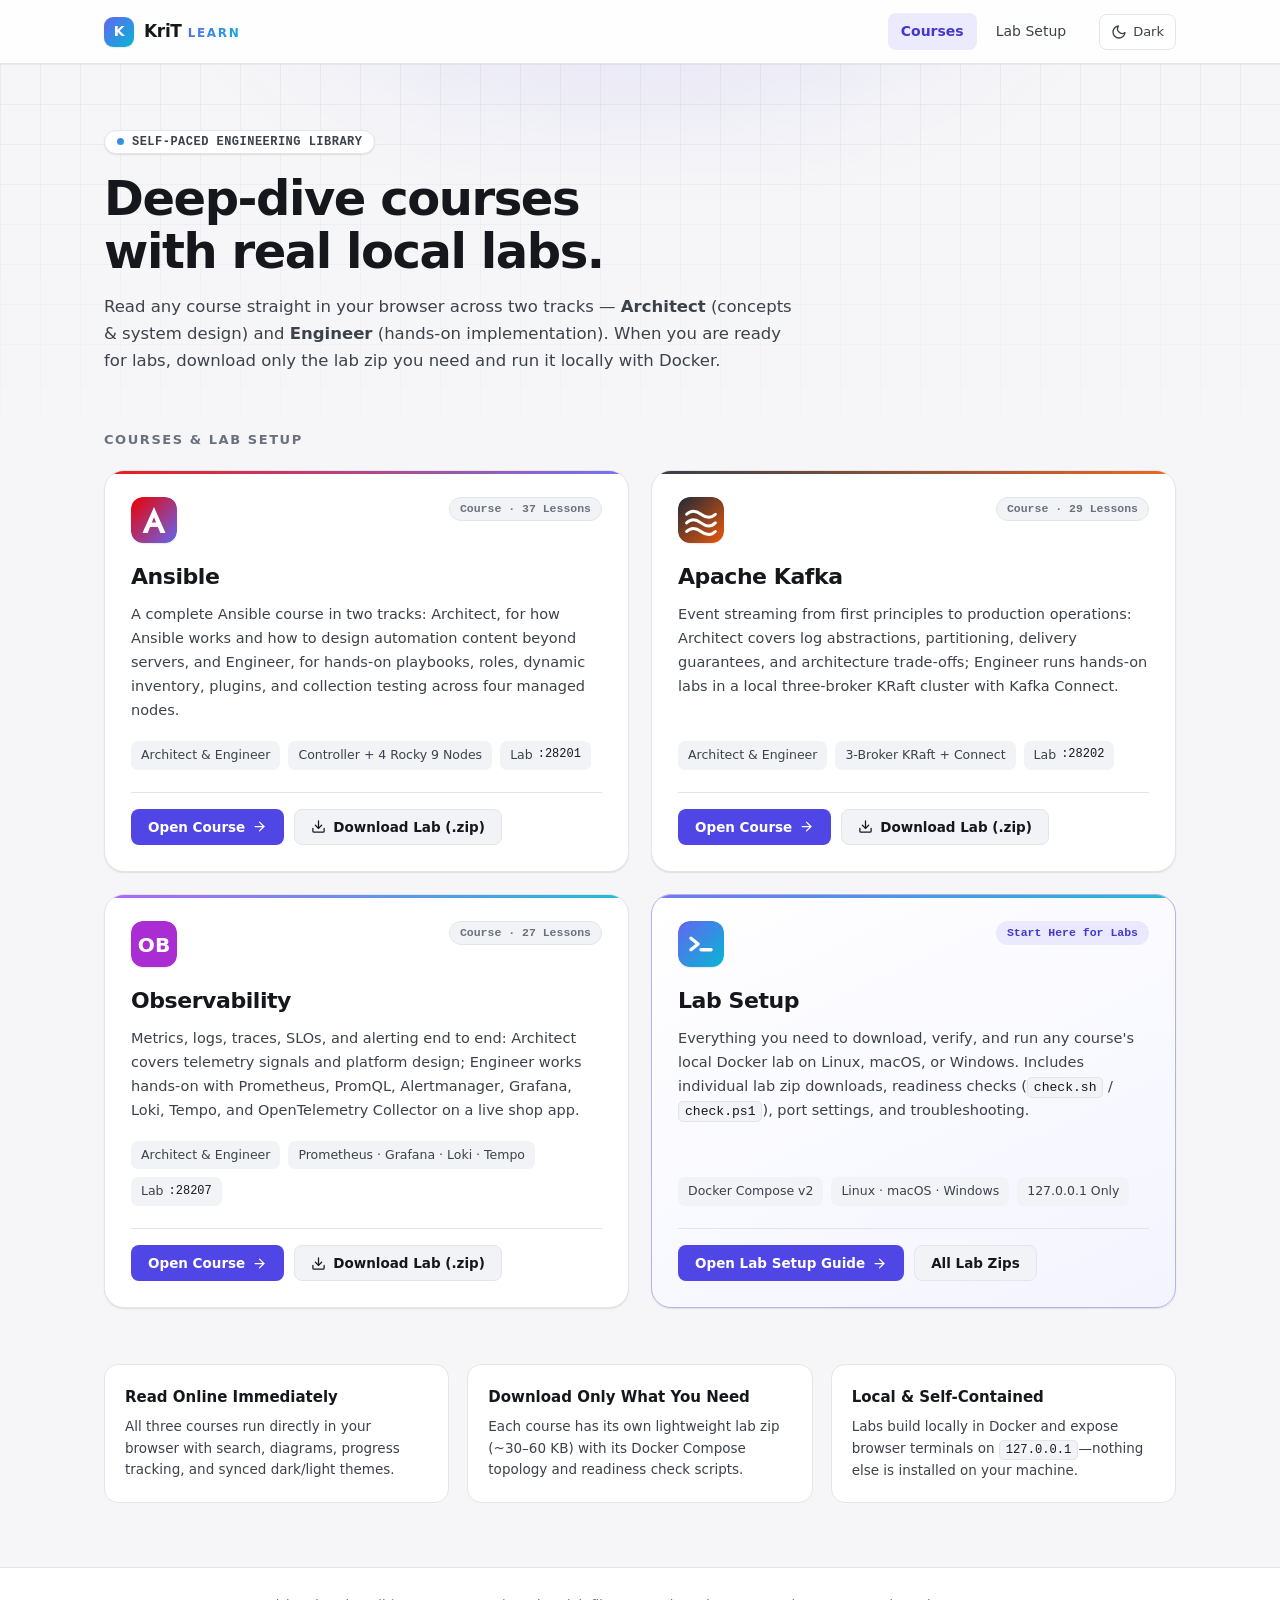
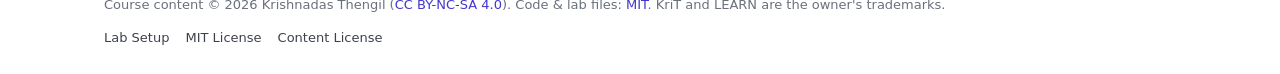
==== index.html @ cadbdb61 "Publish KriT LEARN portal with Ansible, Apache Kafka, and Observability courses" ====
<!doctype html>
<html lang="en">
<head>
  <meta charset="UTF-8" />
  <meta name="viewport" content="width=device-width, initial-scale=1.0" />
  <meta name="theme-color" content="#0c0d10" />
  <meta name="description" content="KriT LEARN — Free, hands-on engineering courses in Ansible, Apache Kafka, and Observability, each with Architect & Engineer tracks and local browser-based Docker labs." />
  <title>KriT LEARN — Engineering Courses &amp; Hands-On Labs</title>
  <link rel="icon" href="data:image/svg+xml,%3Csvg xmlns='http://www.w3.org/2000/svg' viewBox='0 0 32 32'%3E%3Cdefs%3E%3ClinearGradient id='g' x1='0' y1='0' x2='1' y2='1'%3E%3Cstop offset='0' stop-color='%236366f1'/%3E%3Cstop offset='1' stop-color='%2306b6d4'/%3E%3C/linearGradient%3E%3C/defs%3E%3Crect width='32' height='32' rx='8' fill='url(%23g)'/%3E%3Ctext x='16' y='21.5' font-family='system-ui,sans-serif' font-size='15' font-weight='800' fill='%23fff' text-anchor='middle'%3EK%3C/text%3E%3C/svg%3E" />
  <link rel="stylesheet" href="./assets/portal.css" />
  <script>(function () {
    var t;
    try { t = JSON.parse(localStorage.getItem('learn-theme')); } catch (e) {}
    if (t !== 'light' && t !== 'dark') t = matchMedia('(prefers-color-scheme: light)').matches ? 'light' : 'dark';
    document.documentElement.dataset.theme = t;
  })();</script>
</head>
<body>
  <header class="topbar">
    <div class="topbar-inner">
      <a class="brand-lockup" href="./" aria-label="KriT LEARN Home">
        <span class="brand-mark" aria-hidden="true">K</span>
        <span class="brand-word">KriT <span class="brand-sub">LEARN</span></span>
      </a>
      <nav class="nav-links" aria-label="Primary">
        <a class="nav-link active" href="./">Courses</a>
        <a class="nav-link" href="./lab-setup/">Lab Setup</a>
      </nav>
      <button id="theme-toggle" class="theme-btn" type="button" aria-label="Switch theme">
        <svg class="icon-sun" viewBox="0 0 24 24" fill="none" stroke="currentColor" stroke-width="2" stroke-linecap="round" stroke-linejoin="round" style="display:none"><circle cx="12" cy="12" r="4"/><path d="M12 2v2M12 20v2M4.93 4.93l1.41 1.41M17.66 17.66l1.41 1.41M2 12h2M20 12h2M6.34 17.66l-1.41 1.41M19.07 4.93l-1.41 1.41"/></svg>
        <svg class="icon-moon" viewBox="0 0 24 24" fill="none" stroke="currentColor" stroke-width="2" stroke-linecap="round" stroke-linejoin="round"><path d="M21 12.79A9 9 0 1 1 11.21 3 7 7 0 0 0 21 12.79z"/></svg>
        <span class="theme-label">Theme</span>
      </button>
    </div>
  </header>

  <main class="page-bg">
    <div class="container">
      <section class="hero">
        <span class="eyebrow"><span class="eyebrow-dot"></span> Self-Paced Engineering Library</span>
        <h1>Deep-dive courses with real local labs.</h1>
        <p class="hero-lead">
          Read any course straight in your browser across two tracks — <strong>Architect</strong> (concepts &amp; system design)
          and <strong>Engineer</strong> (hands-on implementation). When you are ready for labs, download only the lab zip you need
          and run it locally with Docker.
        </p>
      </section>

      <div class="section-head">
        <h2 class="section-title">Courses &amp; Lab Setup</h2>
      </div>

      <section class="tile-grid" aria-label="Course catalog and lab setup">
        <!-- Tile 1: Ansible -->
        <article class="tile" style="--tile-accent: linear-gradient(135deg, #ee0000, #6366f1);">
          <div class="tile-top">
            <div class="tile-icon" aria-hidden="true">
              <svg xmlns="http://www.w3.org/2000/svg" viewBox="0 0 32 32">
                <defs><linearGradient id="g-ans" x1="0" y1="0" x2="1" y2="1"><stop offset="0" stop-color="#ee0000"/><stop offset="1" stop-color="#6366f1"/></linearGradient></defs>
                <rect width="32" height="32" rx="8" fill="url(#g-ans)"/>
                <path d="M16 7 8 25h3.6l1.7-4.2h5.4L20.4 25H24L16 7Zm-1.5 10.8L16 14l1.5 3.8h-3Z" fill="#fff"/>
              </svg>
            </div>
            <span class="tile-badge">Course · 37 Lessons</span>
          </div>
          <h2>Ansible</h2>
          <p class="tile-desc">
            A complete Ansible course in two tracks: Architect, for how Ansible works and how to design automation content beyond servers,
            and Engineer, for hands-on playbooks, roles, dynamic inventory, plugins, and collection testing across four managed nodes.
          </p>
          <div class="pill-row">
            <span class="pill">Architect &amp; Engineer</span>
            <span class="pill">Controller + 4 Rocky 9 Nodes</span>
            <span class="pill">Lab <code>:28201</code></span>
          </div>
          <div class="tile-actions">
            <a class="btn btn-primary" href="./courses/ansible/">
              Open Course
              <svg viewBox="0 0 24 24" fill="none" stroke="currentColor" stroke-width="2" stroke-linecap="round" stroke-linejoin="round"><path d="M5 12h14"/><path d="m12 5 7 7-7 7"/></svg>
            </a>
            <a class="btn btn-secondary" href="./downloads/ansible-lab.zip" download>
              <svg viewBox="0 0 24 24" fill="none" stroke="currentColor" stroke-width="2" stroke-linecap="round" stroke-linejoin="round"><path d="M21 15v4a2 2 0 0 1-2 2H5a2 2 0 0 1-2-2v-4"/><polyline points="7 10 12 15 17 10"/><line x1="12" y1="15" x2="12" y2="3"/></svg>
              Download Lab (.zip)
            </a>
          </div>
        </article>

        <!-- Tile 2: Apache Kafka -->
        <article class="tile" style="--tile-accent: linear-gradient(135deg, #1f2937, #ea580c);">
          <div class="tile-top">
            <div class="tile-icon" aria-hidden="true">
              <svg xmlns="http://www.w3.org/2000/svg" viewBox="0 0 32 32">
                <defs><linearGradient id="g-kfk" x1="0" y1="0" x2="1" y2="1"><stop offset="0" stop-color="#1f2937"/><stop offset="1" stop-color="#ea580c"/></linearGradient></defs>
                <rect width="32" height="32" rx="8" fill="url(#g-kfk)"/>
                <path d="M6 12c3-3 6-3 10 0s7 3 10 0M6 18c3-3 6-3 10 0s7 3 10 0M6 24c3-3 6-3 10 0s7 3 10 0" fill="none" stroke="#fff" stroke-width="2" stroke-linecap="round"/>
              </svg>
            </div>
            <span class="tile-badge">Course · 29 Lessons</span>
          </div>
          <h2>Apache Kafka</h2>
          <p class="tile-desc">
            Event streaming from first principles to production operations: Architect covers log abstractions, partitioning, delivery guarantees,
            and architecture trade-offs; Engineer runs hands-on labs in a local three-broker KRaft cluster with Kafka Connect.
          </p>
          <div class="pill-row">
            <span class="pill">Architect &amp; Engineer</span>
            <span class="pill">3-Broker KRaft + Connect</span>
            <span class="pill">Lab <code>:28202</code></span>
          </div>
          <div class="tile-actions">
            <a class="btn btn-primary" href="./courses/apache-kafka/">
              Open Course
              <svg viewBox="0 0 24 24" fill="none" stroke="currentColor" stroke-width="2" stroke-linecap="round" stroke-linejoin="round"><path d="M5 12h14"/><path d="m12 5 7 7-7 7"/></svg>
            </a>
            <a class="btn btn-secondary" href="./downloads/apache-kafka-lab.zip" download>
              <svg viewBox="0 0 24 24" fill="none" stroke="currentColor" stroke-width="2" stroke-linecap="round" stroke-linejoin="round"><path d="M21 15v4a2 2 0 0 1-2 2H5a2 2 0 0 1-2-2v-4"/><polyline points="7 10 12 15 17 10"/><line x1="12" y1="15" x2="12" y2="3"/></svg>
              Download Lab (.zip)
            </a>
          </div>
        </article>

        <!-- Tile 3: Observability -->
        <article class="tile" style="--tile-accent: linear-gradient(135deg, #a855f7, #06b6d4);">
          <div class="tile-top">
            <div class="tile-icon" aria-hidden="true">
              <svg xmlns="http://www.w3.org/2000/svg" viewBox="0 0 32 32">
                <rect width="32" height="32" rx="8" fill="hsl(285 65% 50%)"/>
                <text x="16" y="21.5" font-family="system-ui,sans-serif" font-size="14" font-weight="800" fill="#fff" text-anchor="middle">OB</text>
              </svg>
            </div>
            <span class="tile-badge">Course · 27 Lessons</span>
          </div>
          <h2>Observability</h2>
          <p class="tile-desc">
            Metrics, logs, traces, SLOs, and alerting end to end: Architect covers telemetry signals and platform design; Engineer works
            hands-on with Prometheus, PromQL, Alertmanager, Grafana, Loki, Tempo, and OpenTelemetry Collector on a live shop app.
          </p>
          <div class="pill-row">
            <span class="pill">Architect &amp; Engineer</span>
            <span class="pill">Prometheus · Grafana · Loki · Tempo</span>
            <span class="pill">Lab <code>:28207</code></span>
          </div>
          <div class="tile-actions">
            <a class="btn btn-primary" href="./courses/observability/">
              Open Course
              <svg viewBox="0 0 24 24" fill="none" stroke="currentColor" stroke-width="2" stroke-linecap="round" stroke-linejoin="round"><path d="M5 12h14"/><path d="m12 5 7 7-7 7"/></svg>
            </a>
            <a class="btn btn-secondary" href="./downloads/observability-lab.zip" download>
              <svg viewBox="0 0 24 24" fill="none" stroke="currentColor" stroke-width="2" stroke-linecap="round" stroke-linejoin="round"><path d="M21 15v4a2 2 0 0 1-2 2H5a2 2 0 0 1-2-2v-4"/><polyline points="7 10 12 15 17 10"/><line x1="12" y1="15" x2="12" y2="3"/></svg>
              Download Lab (.zip)
            </a>
          </div>
        </article>

        <!-- Tile 4: Lab Setup -->
        <article class="tile tile-setup" style="--tile-accent: linear-gradient(135deg, #6366f1, #06b6d4);">
          <div class="tile-top">
            <div class="tile-icon" aria-hidden="true">
              <svg xmlns="http://www.w3.org/2000/svg" viewBox="0 0 32 32">
                <defs><linearGradient id="g-lab" x1="0" y1="0" x2="1" y2="1"><stop offset="0" stop-color="#6366f1"/><stop offset="1" stop-color="#06b6d4"/></linearGradient></defs>
                <rect width="32" height="32" rx="8" fill="url(#g-lab)"/>
                <path d="M9 12l5 4-5 4M16 20h7" fill="none" stroke="#fff" stroke-width="2.3" stroke-linecap="round" stroke-linejoin="round"/>
              </svg>
            </div>
            <span class="tile-badge">Start Here for Labs</span>
          </div>
          <h2>Lab Setup</h2>
          <p class="tile-desc">
            Everything you need to download, verify, and run any course's local Docker lab on Linux, macOS, or Windows. Includes
            individual lab zip downloads, readiness checks (<code>check.sh</code> / <code>check.ps1</code>), port settings, and troubleshooting.
          </p>
          <div class="pill-row">
            <span class="pill">Docker Compose v2</span>
            <span class="pill">Linux · macOS · Windows</span>
            <span class="pill">127.0.0.1 Only</span>
          </div>
          <div class="tile-actions">
            <a class="btn btn-primary" href="./lab-setup/">
              Open Lab Setup Guide
              <svg viewBox="0 0 24 24" fill="none" stroke="currentColor" stroke-width="2" stroke-linecap="round" stroke-linejoin="round"><path d="M5 12h14"/><path d="m12 5 7 7-7 7"/></svg>
            </a>
            <a class="btn btn-secondary" href="./lab-setup/#downloads">
              All Lab Zips
            </a>
          </div>
        </article>
      </section>

      <section class="info-strip" aria-label="How it works">
        <div class="info-card">
          <h3>Read Online Immediately</h3>
          <p>All three courses run directly in your browser with search, diagrams, progress tracking, and synced dark/light themes.</p>
        </div>
        <div class="info-card">
          <h3>Download Only What You Need</h3>
          <p>Each course has its own lightweight lab zip (~30–60 KB) with its Docker Compose topology and readiness check scripts.</p>
        </div>
        <div class="info-card">
          <h3>Local &amp; Self-Contained</h3>
          <p>Labs build locally in Docker and expose browser terminals on <code>127.0.0.1</code>—nothing else is installed on your machine.</p>
        </div>
      </section>
    </div>
  </main>

  <footer class="site-footer">
    <div class="container footer-inner">
      <div>
        Course content &copy; 2026 Krishnadas Thengil (<a href="./LICENSE-CONTENT">CC BY-NC-SA 4.0</a>). Code &amp; lab files: <a href="./LICENSE">MIT</a>. KriT and LEARN are the owner's trademarks.
      </div>
      <div class="footer-links">
        <a href="./lab-setup/">Lab Setup</a>
        <a href="./LICENSE">MIT License</a>
        <a href="./LICENSE-CONTENT">Content License</a>
      </div>
    </div>
  </footer>

  <script src="./assets/portal.js"></script>
</body>
</html>
---- assets/portal.css ----
:root {
  --font-display: "Plus Jakarta Sans", "Inter", system-ui, -apple-system, BlinkMacSystemFont, "Segoe UI", sans-serif;
  --font-text: "Inter", system-ui, -apple-system, BlinkMacSystemFont, "Segoe UI", sans-serif;
  --font-mono: "JetBrains Mono", ui-monospace, SFMono-Regular, Menlo, Monaco, Consolas, monospace;
  --radius-sm: 8px;
  --radius: 14px;
  --radius-lg: 20px;
  --topbar-h: 64px;
  --ease: cubic-bezier(.2, .8, .2, 1);

  color-scheme: light;
  --bg: #f6f6f8;
  --bg-tint: #f3f4ff;
  --surface: #ffffff;
  --surface-2: #f2f3f6;
  --surface-3: #e9ebef;
  --border: #e3e5ea;
  --border-strong: #cdd1d8;
  --text: #15171c;
  --text-2: #3c414b;
  --muted: #6a707c;
  --accent: #4338ca;
  --accent-fill: #4f46e5;
  --accent-hover: #4338ca;
  --accent-soft: rgba(79, 70, 229, 0.10);
  --on-accent: #ffffff;
  --glass: rgba(255, 255, 255, 0.88);
  --code-bg: #15171c;
  --code-text: #e6e8ee;
  --shadow-sm: 0 1px 2px rgba(16, 18, 24, 0.06), 0 1px 1px rgba(16, 18, 24, 0.04);
  --shadow-md: 0 10px 28px -10px rgba(16, 18, 24, 0.14), 0 2px 6px rgba(16, 18, 24, 0.05);
  --shadow-lg: 0 24px 60px -20px rgba(16, 18, 24, 0.22);
  --grid-line: rgba(16, 18, 24, 0.055);
  --brand-gradient: linear-gradient(135deg, #6366f1, #06b6d4);
  --ok: #15803d;
  --ok-soft: rgba(21, 128, 61, 0.11);
  --warn: #b45309;
  --warn-soft: rgba(180, 83, 9, 0.11);
}

[data-theme="dark"] {
  color-scheme: dark;
  --bg: #0c0d10;
  --bg-tint: #0e0f1a;
  --surface: #14161b;
  --surface-2: #1a1d23;
  --surface-3: #23272e;
  --border: #252930;
  --border-strong: #363b45;
  --text: #f2f3f5;
  --text-2: #c4c8d0;
  --muted: #8d939e;
  --accent: #8b93ff;
  --accent-fill: #6366f1;
  --accent-hover: #7c7ff5;
  --accent-soft: rgba(139, 147, 255, 0.14);
  --on-accent: #ffffff;
  --glass: rgba(12, 13, 16, 0.88);
  --code-bg: #0f1115;
  --code-text: #e6e8ee;
  --shadow-sm: 0 1px 2px rgba(0, 0, 0, 0.4);
  --shadow-md: 0 12px 32px -12px rgba(0, 0, 0, 0.65);
  --shadow-lg: 0 30px 70px -20px rgba(0, 0, 0, 0.78);
  --grid-line: rgba(255, 255, 255, 0.045);
  --ok: #4ade80;
  --ok-soft: rgba(74, 222, 128, 0.12);
  --warn: #fbbf24;
  --warn-soft: rgba(251, 191, 36, 0.12);
}

*, *::before, *::after { box-sizing: border-box; }

html { scroll-behavior: smooth; }

body {
  margin: 0;
  min-height: 100vh;
  display: flex;
  flex-direction: column;
  background: var(--bg);
  color: var(--text);
  font: 400 15px/1.65 var(--font-text);
  -webkit-font-smoothing: antialiased;
  text-rendering: optimizeLegibility;
  transition: background-color 0.25s var(--ease), color 0.25s var(--ease);
}

a { color: var(--accent); text-decoration: none; }
a:hover { text-decoration: underline; }

/* Subtle architectural grid background on hero */
.page-bg {
  position: relative;
  flex: 1;
}

.page-bg::before {
  content: "";
  position: absolute;
  inset: 0 0 auto 0;
  height: 440px;
  pointer-events: none;
  background-image:
    radial-gradient(640px 260px at 50% -40px, var(--accent-soft), transparent 70%),
    linear-gradient(to right, var(--grid-line) 1px, transparent 1px),
    linear-gradient(to bottom, var(--grid-line) 1px, transparent 1px);
  background-size: 100% 100%, 40px 40px, 40px 40px;
  mask-image: linear-gradient(to bottom, rgba(0,0,0,0.85), transparent 92%);
  -webkit-mask-image: linear-gradient(to bottom, rgba(0,0,0,0.85), transparent 92%);
  z-index: 0;
}

.container {
  position: relative;
  z-index: 1;
  width: 100%;
  max-width: 1120px;
  margin: 0 auto;
  padding: 0 24px;
}

/* Header */
.topbar {
  position: sticky;
  top: 0;
  z-index: 40;
  height: var(--topbar-h);
  background: var(--glass);
  backdrop-filter: saturate(160%) blur(14px);
  -webkit-backdrop-filter: saturate(160%) blur(14px);
  border-bottom: 1px solid var(--border);
}

.topbar-inner {
  height: 100%;
  max-width: 1120px;
  margin: 0 auto;
  padding: 0 24px;
  display: flex;
  align-items: center;
  gap: 20px;
}

.brand-lockup {
  display: inline-flex;
  align-items: center;
  gap: 10px;
  color: var(--text);
  font-family: var(--font-display);
  font-weight: 800;
  font-size: 17px;
  letter-spacing: -0.02em;
}
.brand-lockup:hover { text-decoration: none; }

.brand-mark {
  width: 30px;
  height: 30px;
  border-radius: 9px;
  background: var(--brand-gradient);
  display: inline-flex;
  align-items: center;
  justify-content: center;
  color: #fff;
  font-weight: 800;
  font-size: 14px;
  box-shadow: var(--shadow-sm);
  flex-shrink: 0;
}

.brand-word {
  display: inline-flex;
  align-items: baseline;
  gap: 6px;
}

.brand-word .brand-sub {
  font-size: 12px;
  font-weight: 700;
  letter-spacing: 0.14em;
  text-transform: uppercase;
  background: var(--brand-gradient);
  -webkit-background-clip: text;
  background-clip: text;
  color: transparent;
}

.nav-links {
  display: flex;
  align-items: center;
  gap: 6px;
  margin-left: auto;
}

.nav-link {
  padding: 7px 13px;
  border-radius: var(--radius-sm);
  color: var(--text-2);
  font-size: 14px;
  font-weight: 500;
  transition: background-color 0.18s var(--ease), color 0.18s var(--ease);
}
.nav-link:hover {
  background: var(--surface-2);
  color: var(--text);
  text-decoration: none;
}
.nav-link.active {
  background: var(--accent-soft);
  color: var(--accent);
  font-weight: 600;
}

.theme-btn {
  display: inline-flex;
  align-items: center;
  justify-content: center;
  gap: 6px;
  height: 36px;
  padding: 0 11px;
  border-radius: var(--radius-sm);
  border: 1px solid var(--border);
  background: var(--surface);
  color: var(--text-2);
  font: 500 13px var(--font-text);
  cursor: pointer;
  transition: border-color 0.18s var(--ease), background-color 0.18s var(--ease), color 0.18s var(--ease);
}
.theme-btn:hover {
  border-color: var(--border-strong);
  background: var(--surface-2);
  color: var(--text);
}
.theme-btn svg { width: 16px; height: 16px; flex-shrink: 0; }

/* Hero */
.hero {
  padding: 64px 0 42px;
}

.eyebrow {
  display: inline-flex;
  align-items: center;
  gap: 8px;
  padding: 5px 12px;
  border-radius: 999px;
  border: 1px solid var(--border);
  background: var(--surface);
  color: var(--text-2);
  font: 600 12px/1 var(--font-mono);
  letter-spacing: 0.04em;
  text-transform: uppercase;
  box-shadow: var(--shadow-sm);
}

.eyebrow-dot {
  width: 7px;
  height: 7px;
  border-radius: 50%;
  background: var(--brand-gradient);
}

.hero h1 {
  margin: 18px 0 14px;
  font-family: var(--font-display);
  font-size: clamp(32px, 4.6vw, 48px);
  font-weight: 800;
  line-height: 1.12;
  letter-spacing: -0.03em;
  max-width: 18ch;
}

.hero-lead {
  margin: 0;
  max-width: 66ch;
  font-size: 16.5px;
  line-height: 1.65;
  color: var(--text-2);
}

/* Tile Grid */
.section-head {
  display: flex;
  align-items: baseline;
  justify-content: space-between;
  gap: 16px;
  margin: 12px 0 20px;
}

.section-title {
  margin: 0;
  font-family: var(--font-display);
  font-size: 13px;
  font-weight: 700;
  letter-spacing: 0.12em;
  text-transform: uppercase;
  color: var(--muted);
}

.tile-grid {
  display: grid;
  grid-template-columns: repeat(2, minmax(0, 1fr));
  gap: 22px;
  padding-bottom: 56px;
}

.tile {
  position: relative;
  display: flex;
  flex-direction: column;
  background: var(--surface);
  border: 1px solid var(--border);
  border-radius: var(--radius-lg);
  padding: 26px;
  box-shadow: var(--shadow-sm);
  transition: transform 0.22s var(--ease), box-shadow 0.22s var(--ease), border-color 0.22s var(--ease);
  overflow: hidden;
}

.tile::before {
  content: "";
  position: absolute;
  inset: 0 0 auto 0;
  height: 3px;
  background: var(--tile-accent, var(--brand-gradient));
  opacity: 0.9;
}

.tile:hover {
  transform: translateY(-3px);
  box-shadow: var(--shadow-md);
  border-color: var(--border-strong);
}

.tile-setup {
  background: linear-gradient(155deg, var(--surface) 0%, var(--bg-tint) 100%);
  border-color: color-mix(in srgb, var(--accent-fill) 32%, var(--border));
}

.tile-top {
  display: flex;
  align-items: flex-start;
  justify-content: space-between;
  gap: 16px;
  margin-bottom: 16px;
}

.tile-icon {
  width: 46px;
  height: 46px;
  border-radius: 12px;
  display: inline-flex;
  align-items: center;
  justify-content: center;
  flex-shrink: 0;
  box-shadow: var(--shadow-sm);
  overflow: hidden;
}

.tile-icon svg {
  width: 46px;
  height: 46px;
  display: block;
}

.tile-badge {
  display: inline-flex;
  align-items: center;
  padding: 4px 10px;
  border-radius: 999px;
  background: var(--surface-2);
  border: 1px solid var(--border);
  color: var(--muted);
  font: 600 11.5px/1.2 var(--font-mono);
  white-space: nowrap;
}

.tile-setup .tile-badge {
  background: var(--accent-soft);
  border-color: transparent;
  color: var(--accent);
}

.tile h2 {
  margin: 0 0 8px;
  font-family: var(--font-display);
  font-size: 22px;
  font-weight: 750;
  letter-spacing: -0.02em;
  color: var(--text);
}

.tile-desc {
  margin: 0 0 18px;
  color: var(--text-2);
  font-size: 14.5px;
  line-height: 1.65;
  flex: 1;
}

.pill-row {
  display: flex;
  flex-wrap: wrap;
  gap: 8px;
  margin-bottom: 22px;
}

.pill {
  display: inline-flex;
  align-items: center;
  gap: 5px;
  padding: 4px 10px;
  border-radius: 7px;
  background: var(--surface-2);
  color: var(--text-2);
  font-size: 12.5px;
  font-weight: 500;
}

.pill code {
  font-family: var(--font-mono);
  font-size: 12px;
  color: var(--text);
}

.tile-actions {
  display: flex;
  flex-wrap: wrap;
  align-items: center;
  gap: 10px;
  padding-top: 16px;
  border-top: 1px solid var(--border);
}

/* Buttons */
.btn {
  display: inline-flex;
  align-items: center;
  justify-content: center;
  gap: 7px;
  padding: 9px 16px;
  border-radius: var(--radius-sm);
  font: 600 13.5px/1.2 var(--font-text);
  cursor: pointer;
  border: 1px solid transparent;
  transition: background-color 0.18s var(--ease), border-color 0.18s var(--ease), color 0.18s var(--ease), transform 0.15s var(--ease);
  white-space: nowrap;
}
.btn:hover { text-decoration: none; }
.btn:active { transform: translateY(1px); }
.btn svg { width: 15px; height: 15px; flex-shrink: 0; }

.btn-primary {
  background: var(--accent-fill);
  color: var(--on-accent);
}
.btn-primary:hover {
  background: var(--accent-hover);
  color: var(--on-accent);
}

.btn-secondary {
  background: var(--surface-2);
  border-color: var(--border);
  color: var(--text);
}
.btn-secondary:hover {
  background: var(--surface-3);
  border-color: var(--border-strong);
  color: var(--text);
}

/* Feature Strip on Home */
.info-strip {
  display: grid;
  grid-template-columns: repeat(3, minmax(0, 1fr));
  gap: 18px;
  padding: 0 0 64px;
}

.info-card {
  background: var(--surface);
  border: 1px solid var(--border);
  border-radius: var(--radius);
  padding: 20px;
}

.info-card h3 {
  margin: 0 0 6px;
  font-family: var(--font-display);
  font-size: 15px;
  font-weight: 700;
  color: var(--text);
}

.info-card p {
  margin: 0;
  font-size: 13.5px;
  color: var(--text-2);
  line-height: 1.6;
}

/* Lab Setup Page Styles */
.breadcrumb {
  display: inline-flex;
  align-items: center;
  gap: 6px;
  margin-bottom: 14px;
  font-size: 13.5px;
  font-weight: 500;
  color: var(--muted);
}
.breadcrumb:hover { color: var(--accent); text-decoration: none; }

.setup-section {
  padding: 24px 0 28px;
  border-top: 1px solid var(--border);
}

.setup-section:first-of-type {
  border-top: none;
  padding-top: 8px;
}

.setup-section h2 {
  margin: 0 0 12px;
  font-family: var(--font-display);
  font-size: 23px;
  font-weight: 750;
  letter-spacing: -0.02em;
}

.setup-section > p {
  margin: 0 0 18px;
  color: var(--text-2);
  max-width: 72ch;
}

.download-grid {
  display: grid;
  grid-template-columns: repeat(3, minmax(0, 1fr));
  gap: 18px;
  margin-top: 18px;
}

.dl-card {
  display: flex;
  flex-direction: column;
  background: var(--surface);
  border: 1px solid var(--border);
  border-radius: var(--radius);
  padding: 20px;
  box-shadow: var(--shadow-sm);
}

.dl-card-head {
  display: flex;
  align-items: center;
  gap: 12px;
  margin-bottom: 10px;
}

.dl-card-icon {
  width: 34px;
  height: 34px;
  border-radius: 9px;
  overflow: hidden;
  flex-shrink: 0;
}
.dl-card-icon svg { width: 34px; height: 34px; display: block; }

.dl-card h3 {
  margin: 0;
  font-family: var(--font-display);
  font-size: 17px;
  font-weight: 700;
}

.dl-card .dl-port {
  font: 500 12px var(--font-mono);
  color: var(--muted);
}

.dl-card p {
  margin: 0 0 14px;
  font-size: 13.5px;
  color: var(--text-2);
  line-height: 1.55;
  flex: 1;
}

.dl-meta {
  display: flex;
  flex-wrap: wrap;
  gap: 6px;
  margin-bottom: 16px;
}

.dl-actions {
  display: flex;
  flex-direction: column;
  gap: 8px;
}

.dl-actions .btn { width: 100%; }

/* Prerequisites Grid */
.req-grid {
  display: grid;
  grid-template-columns: repeat(2, minmax(0, 1fr));
  gap: 16px;
}

.req-card {
  background: var(--surface);
  border: 1px solid var(--border);
  border-radius: var(--radius);
  padding: 18px 20px;
}

.req-card h3 {
  margin: 0 0 8px;
  font-family: var(--font-display);
  font-size: 15.5px;
  font-weight: 700;
}

.req-card ul {
  margin: 0;
  padding-left: 18px;
  color: var(--text-2);
  font-size: 14px;
}
.req-card li { margin-bottom: 6px; }
.req-card li:last-child { margin-bottom: 0; }

/* Steps */
.steps {
  display: flex;
  flex-direction: column;
  gap: 18px;
}

.step {
  display: grid;
  grid-template-columns: 36px minmax(0, 1fr);
  gap: 16px;
  background: var(--surface);
  border: 1px solid var(--border);
  border-radius: var(--radius);
  padding: 20px;
}

.step-num {
  width: 36px;
  height: 36px;
  border-radius: 10px;
  background: var(--accent-soft);
  color: var(--accent);
  font-family: var(--font-display);
  font-weight: 800;
  font-size: 15px;
  display: flex;
  align-items: center;
  justify-content: center;
}

.step-body h3 {
  margin: 2px 0 8px;
  font-family: var(--font-display);
  font-size: 16.5px;
  font-weight: 700;
}

.step-body p {
  margin: 0 0 10px;
  font-size: 14.5px;
  color: var(--text-2);
}
.step-body p:last-child { margin-bottom: 0; }

/* Code Blocks */
.code-wrap {
  position: relative;
  margin: 10px 0;
  border-radius: var(--radius-sm);
  background: var(--code-bg);
  border: 1px solid var(--border);
  overflow: hidden;
}

.code-head {
  display: flex;
  align-items: center;
  justify-content: space-between;
  padding: 7px 12px;
  border-bottom: 1px solid rgba(255, 255, 255, 0.08);
  font: 500 11.5px var(--font-mono);
  color: #9aa2b1;
}

.copy-btn {
  display: inline-flex;
  align-items: center;
  gap: 5px;
  padding: 3px 9px;
  border-radius: 6px;
  border: 1px solid rgba(255, 255, 255, 0.14);
  background: rgba(255, 255, 255, 0.06);
  color: #d6dae2;
  font: 500 11.5px var(--font-text);
  cursor: pointer;
  transition: background-color 0.15s var(--ease), color 0.15s var(--ease);
}
.copy-btn:hover { background: rgba(255, 255, 255, 0.14); color: #fff; }
.copy-btn.copied { border-color: #4ade80; color: #4ade80; }

pre {
  margin: 0;
  padding: 13px 16px;
  overflow-x: auto;
  font: 400 13px/1.6 var(--font-mono);
  color: var(--code-text);
}

code {
  font-family: var(--font-mono);
  font-size: 0.9em;
}

p code, li code, td code {
  padding: 2px 6px;
  border-radius: 5px;
  background: var(--surface-2);
  border: 1px solid var(--border);
  color: var(--text);
}

/* Callout */
.callout {
  margin: 16px 0;
  padding: 14px 18px;
  border-radius: var(--radius-sm);
  border: 1px solid color-mix(in srgb, var(--accent-fill) 35%, var(--border));
  background: var(--accent-soft);
  font-size: 14px;
  color: var(--text);
}
.callout strong { color: var(--text); }

/* Table */
.table-wrap {
  overflow-x: auto;
  border: 1px solid var(--border);
  border-radius: var(--radius);
  background: var(--surface);
}

table {
  width: 100%;
  border-collapse: collapse;
  font-size: 14px;
}

th, td {
  text-align: left;
  padding: 12px 16px;
  border-bottom: 1px solid var(--border);
}

th {
  background: var(--surface-2);
  font-family: var(--font-display);
  font-size: 12.5px;
  font-weight: 700;
  letter-spacing: 0.05em;
  text-transform: uppercase;
  color: var(--muted);
}

tr:last-child td { border-bottom: none; }
td { color: var(--text-2); }

/* Troubleshooting List */
.faq-grid {
  display: grid;
  grid-template-columns: repeat(2, minmax(0, 1fr));
  gap: 16px;
}

.faq-card {
  background: var(--surface);
  border: 1px solid var(--border);
  border-radius: var(--radius);
  padding: 18px 20px;
}

.faq-card h3 {
  margin: 0 0 6px;
  font-family: var(--font-display);
  font-size: 15px;
  font-weight: 700;
  color: var(--text);
}

.faq-card p {
  margin: 0;
  font-size: 13.5px;
  color: var(--text-2);
  line-height: 1.6;
}

/* Footer */
.site-footer {
  margin-top: auto;
  border-top: 1px solid var(--border);
  background: var(--surface);
  padding: 26px 0;
  font-size: 13px;
  color: var(--muted);
}

.footer-inner {
  display: flex;
  flex-wrap: wrap;
  align-items: center;
  justify-content: space-between;
  gap: 12px 24px;
}

.footer-links {
  display: flex;
  flex-wrap: wrap;
  gap: 16px;
}

.footer-links a { color: var(--text-2); }
.footer-links a:hover { color: var(--accent); }

/* Responsive */
@media (max-width: 900px) {
  .tile-grid,
  .download-grid,
  .info-strip,
  .req-grid,
  .faq-grid {
    grid-template-columns: 1fr;
  }
}

@media (max-width: 600px) {
  .topbar-inner { padding: 0 16px; gap: 10px; }
  .container { padding: 0 16px; }
  .hero { padding: 40px 0 28px; }
  .tile { padding: 20px; }
  .step { grid-template-columns: 1fr; gap: 10px; }
  .nav-link { padding: 6px 9px; font-size: 13px; }
  .theme-label { display: none; }
}
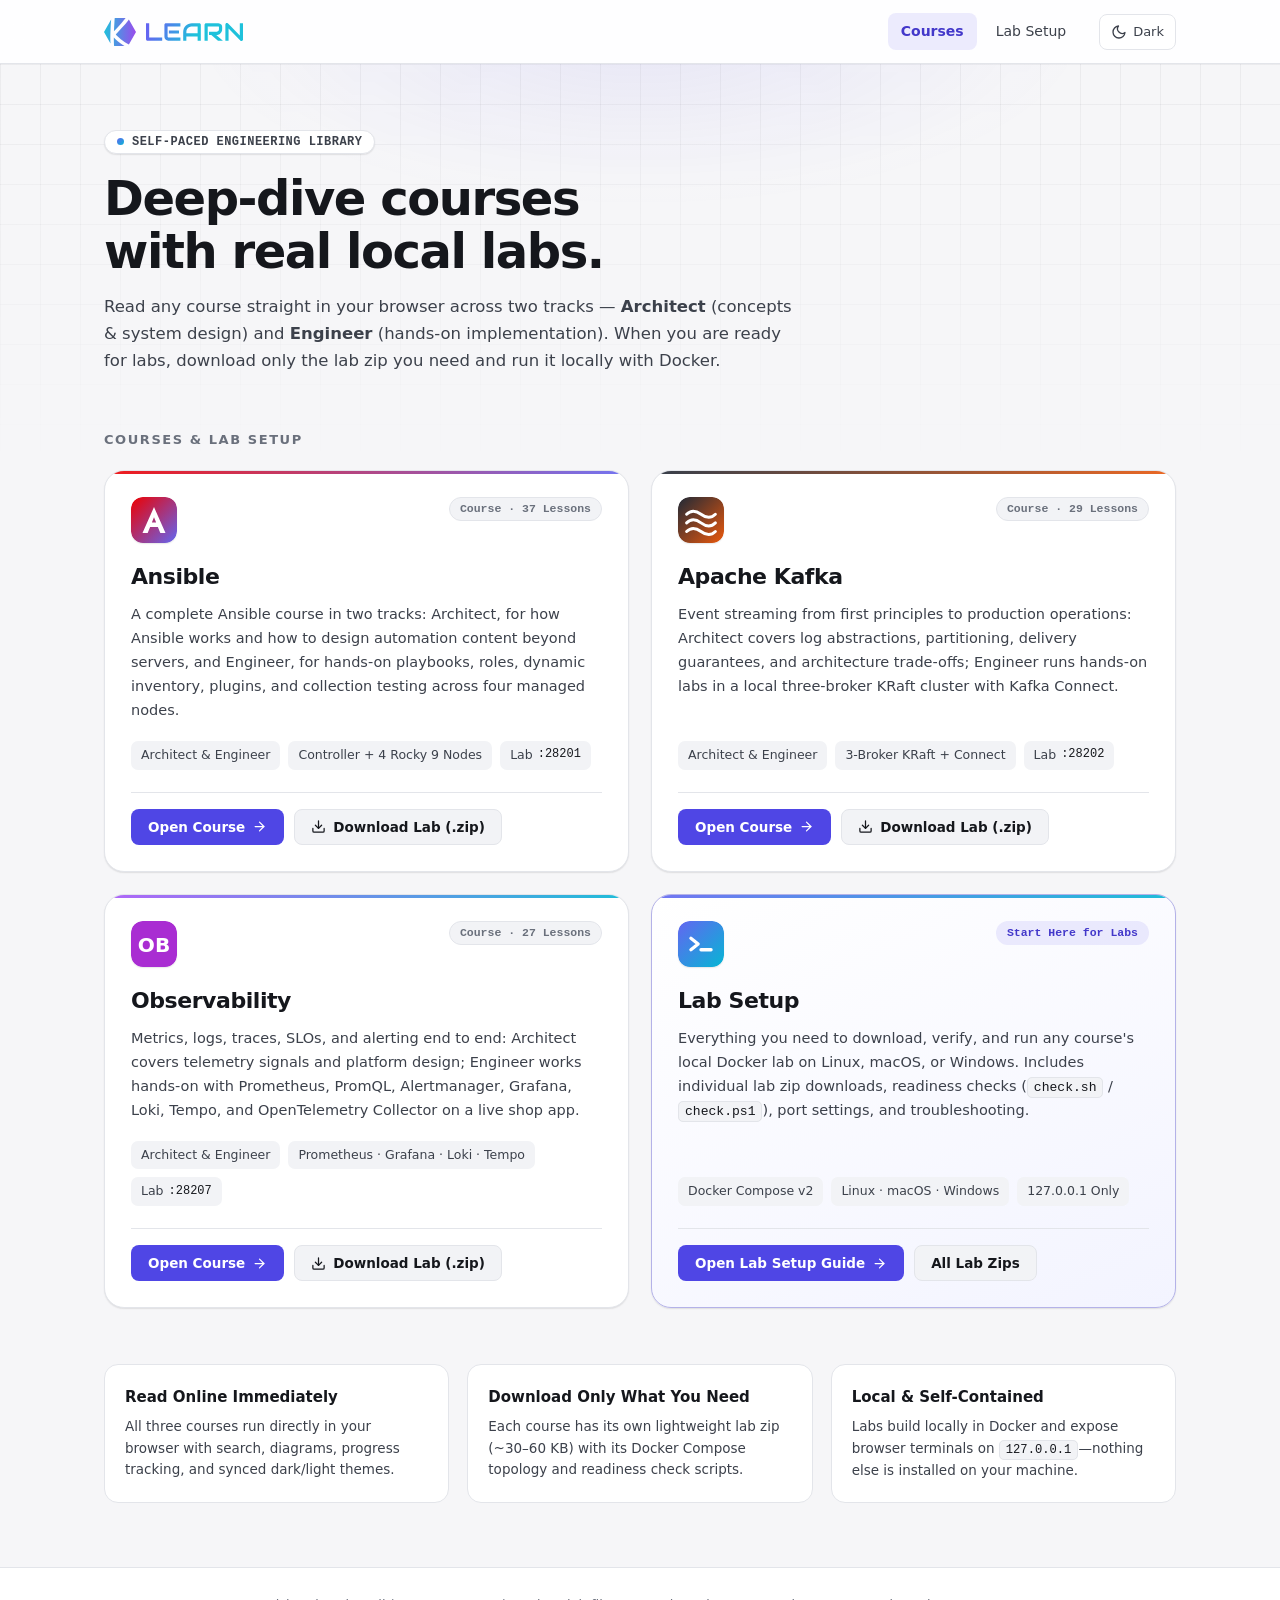
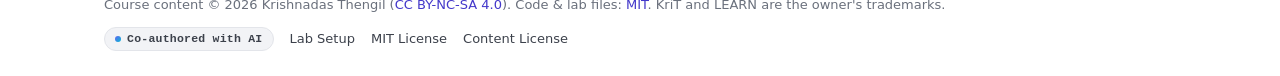
==== commit 48ec61b6: "Use KriT and LEARN SVG logos and add Co-authored with AI footer badge" ====
--- a/index.html
+++ b/index.html
@@ -6,7 +6,7 @@
   <meta name="theme-color" content="#0c0d10" />
   <meta name="description" content="KriT LEARN — Free, hands-on engineering courses in Ansible, Apache Kafka, and Observability, each with Architect & Engineer tracks and local browser-based Docker labs." />
   <title>KriT LEARN — Engineering Courses &amp; Hands-On Labs</title>
-  <link rel="icon" href="data:image/svg+xml,%3Csvg xmlns='http://www.w3.org/2000/svg' viewBox='0 0 32 32'%3E%3Cdefs%3E%3ClinearGradient id='g' x1='0' y1='0' x2='1' y2='1'%3E%3Cstop offset='0' stop-color='%236366f1'/%3E%3Cstop offset='1' stop-color='%2306b6d4'/%3E%3C/linearGradient%3E%3C/defs%3E%3Crect width='32' height='32' rx='8' fill='url(%23g)'/%3E%3Ctext x='16' y='21.5' font-family='system-ui,sans-serif' font-size='15' font-weight='800' fill='%23fff' text-anchor='middle'%3EK%3C/text%3E%3C/svg%3E" />
+  <link rel="icon" type="image/svg+xml" href="./assets/KriT.svg" />
   <link rel="stylesheet" href="./assets/portal.css" />
   <script>(function () {
     var t;
@@ -19,8 +19,8 @@
   <header class="topbar">
     <div class="topbar-inner">
       <a class="brand-lockup" href="./" aria-label="KriT LEARN Home">
-        <span class="brand-mark" aria-hidden="true">K</span>
-        <span class="brand-word">KriT <span class="brand-sub">LEARN</span></span>
+        <img class="brand-logo" src="./assets/KriT.svg" alt="KriT" />
+        <img class="brand-wordmark" src="./assets/LEARN_word.svg" alt="LEARN" />
       </a>
       <nav class="nav-links" aria-label="Primary">
         <a class="nav-link active" href="./">Courses</a>
@@ -209,6 +209,7 @@
         Course content &copy; 2026 Krishnadas Thengil (<a href="./LICENSE-CONTENT">CC BY-NC-SA 4.0</a>). Code &amp; lab files: <a href="./LICENSE">MIT</a>. KriT and LEARN are the owner's trademarks.
       </div>
       <div class="footer-links">
+        <span class="ai-badge"><span class="ai-badge-dot" aria-hidden="true"></span>Co-authored with AI</span>
         <a href="./lab-setup/">Lab Setup</a>
         <a href="./LICENSE">MIT License</a>
         <a href="./LICENSE-CONTENT">Content License</a>
--- a/assets/portal.css
+++ b/assets/portal.css
@@ -146,43 +146,21 @@
   align-items: center;
   gap: 10px;
   color: var(--text);
-  font-family: var(--font-display);
-  font-weight: 800;
-  font-size: 17px;
-  letter-spacing: -0.02em;
-}
-.brand-lockup:hover { text-decoration: none; }
-
-.brand-mark {
-  width: 30px;
-  height: 30px;
-  border-radius: 9px;
-  background: var(--brand-gradient);
-  display: inline-flex;
-  align-items: center;
-  justify-content: center;
-  color: #fff;
-  font-weight: 800;
-  font-size: 14px;
-  box-shadow: var(--shadow-sm);
+}
+.brand-lockup:hover { text-decoration: none; opacity: 0.92; }
+
+.brand-logo {
+  height: 28px;
+  width: auto;
+  display: block;
   flex-shrink: 0;
 }
 
-.brand-word {
-  display: inline-flex;
-  align-items: baseline;
-  gap: 6px;
-}
-
-.brand-word .brand-sub {
-  font-size: 12px;
-  font-weight: 700;
-  letter-spacing: 0.14em;
-  text-transform: uppercase;
-  background: var(--brand-gradient);
-  -webkit-background-clip: text;
-  background-clip: text;
-  color: transparent;
+.brand-wordmark {
+  height: 18px;
+  width: auto;
+  display: block;
+  flex-shrink: 0;
 }
 
 .nav-links {
@@ -831,11 +809,34 @@
 .footer-links {
   display: flex;
   flex-wrap: wrap;
-  gap: 16px;
+  align-items: center;
+  gap: 14px 16px;
 }
 
 .footer-links a { color: var(--text-2); }
 .footer-links a:hover { color: var(--accent); }
+
+.ai-badge {
+  display: inline-flex;
+  align-items: center;
+  gap: 6px;
+  padding: 4px 10px;
+  border-radius: 999px;
+  border: 1px solid var(--border);
+  background: var(--surface-2);
+  color: var(--text-2);
+  font: 600 11.5px/1.2 var(--font-mono);
+  letter-spacing: 0.02em;
+  white-space: nowrap;
+}
+
+.ai-badge-dot {
+  width: 6px;
+  height: 6px;
+  border-radius: 50%;
+  background: var(--brand-gradient);
+  flex-shrink: 0;
+}
 
 /* Responsive */
 @media (max-width: 900px) {
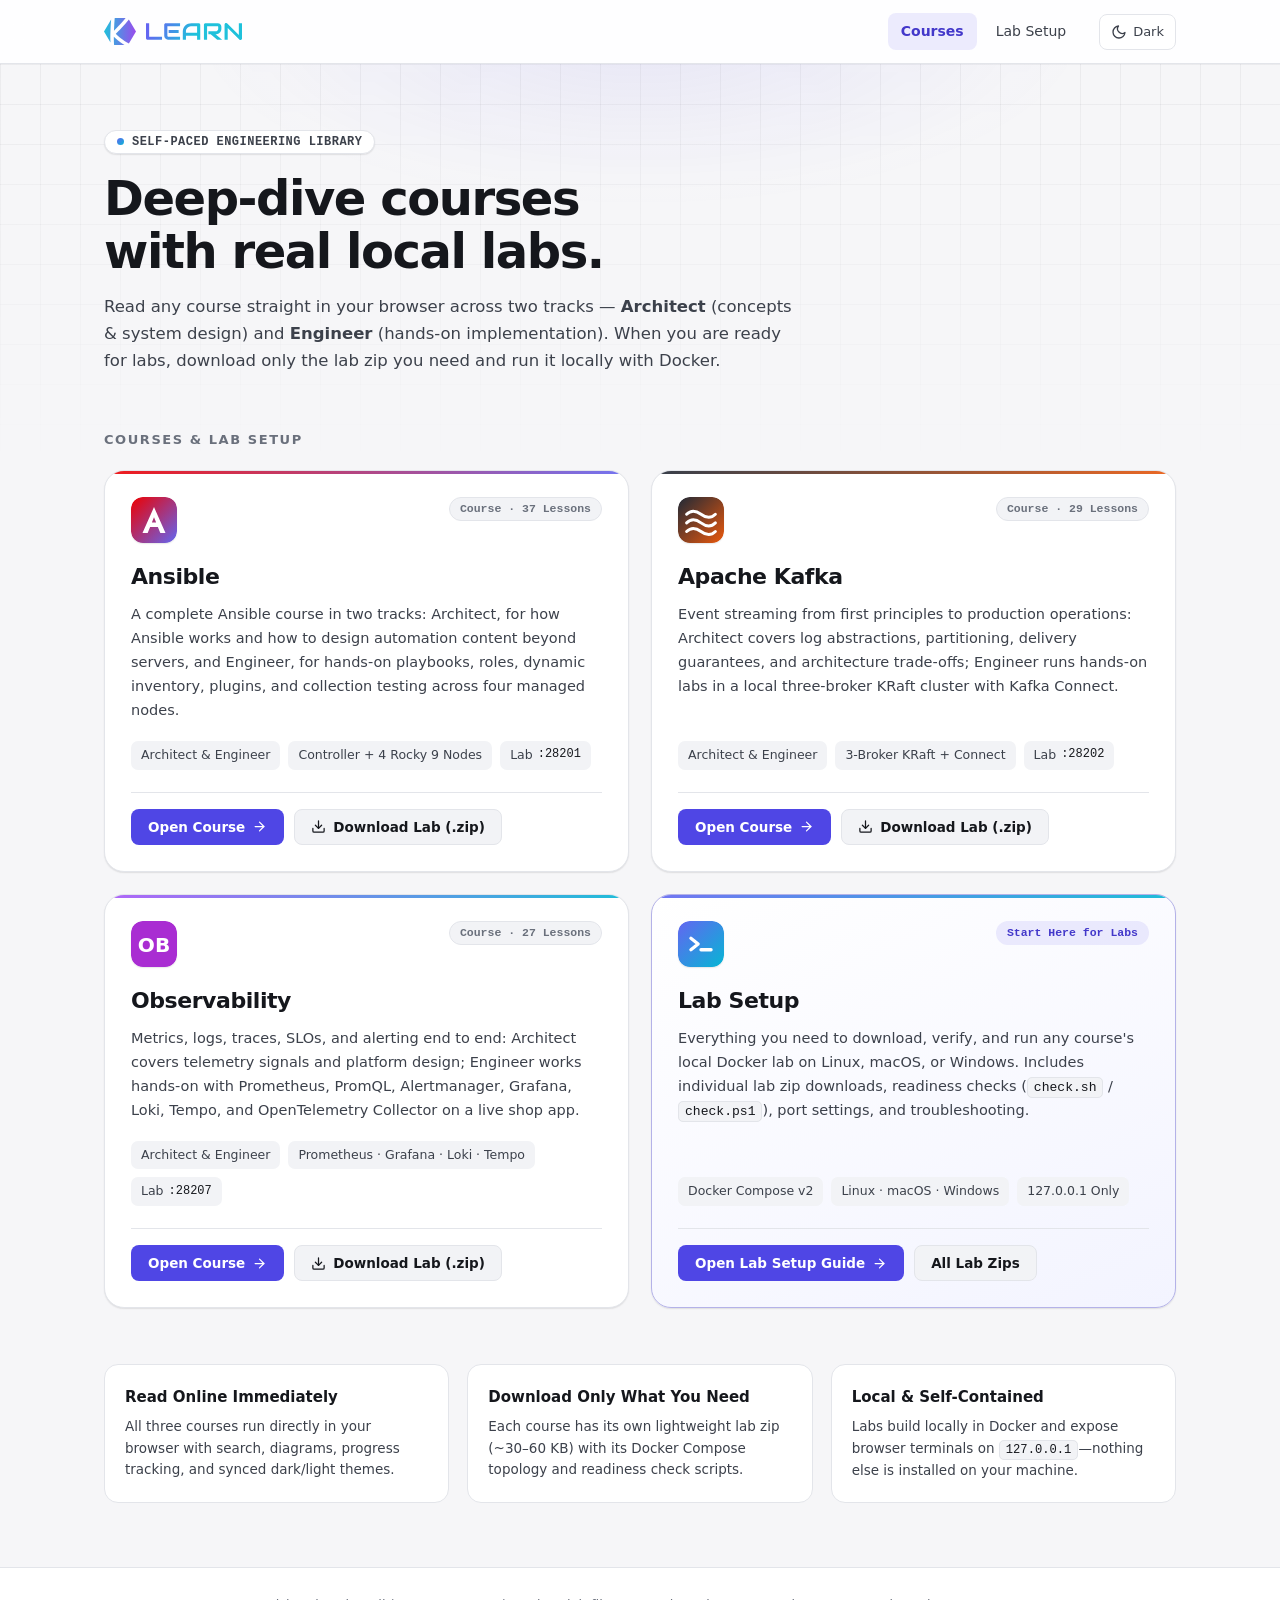
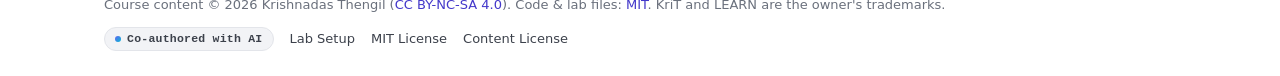
==== commit 49d7105e: "Constrain header SVG logo dimensions and bust portal.css cache" ====
--- a/index.html
+++ b/index.html
@@ -7,7 +7,7 @@
   <meta name="description" content="KriT LEARN — Free, hands-on engineering courses in Ansible, Apache Kafka, and Observability, each with Architect & Engineer tracks and local browser-based Docker labs." />
   <title>KriT LEARN — Engineering Courses &amp; Hands-On Labs</title>
   <link rel="icon" type="image/svg+xml" href="./assets/KriT.svg" />
-  <link rel="stylesheet" href="./assets/portal.css" />
+  <link rel="stylesheet" href="./assets/portal.css?v=2" />
   <script>(function () {
     var t;
     try { t = JSON.parse(localStorage.getItem('learn-theme')); } catch (e) {}
@@ -19,8 +19,8 @@
   <header class="topbar">
     <div class="topbar-inner">
       <a class="brand-lockup" href="./" aria-label="KriT LEARN Home">
-        <img class="brand-logo" src="./assets/KriT.svg" alt="KriT" />
-        <img class="brand-wordmark" src="./assets/LEARN_word.svg" alt="LEARN" />
+        <img class="brand-logo" src="./assets/KriT.svg" alt="KriT" width="32" height="28" />
+        <img class="brand-wordmark" src="./assets/LEARN_word.svg" alt="LEARN" width="96" height="18" />
       </a>
       <nav class="nav-links" aria-label="Primary">
         <a class="nav-link active" href="./">Courses</a>
--- a/assets/portal.css
+++ b/assets/portal.css
@@ -150,15 +150,21 @@
 .brand-lockup:hover { text-decoration: none; opacity: 0.92; }
 
 .brand-logo {
+  width: 32px;
   height: 28px;
-  width: auto;
+  max-width: 32px;
+  max-height: 28px;
+  object-fit: contain;
   display: block;
   flex-shrink: 0;
 }
 
 .brand-wordmark {
+  width: 96px;
   height: 18px;
-  width: auto;
+  max-width: 96px;
+  max-height: 18px;
+  object-fit: contain;
   display: block;
   flex-shrink: 0;
 }
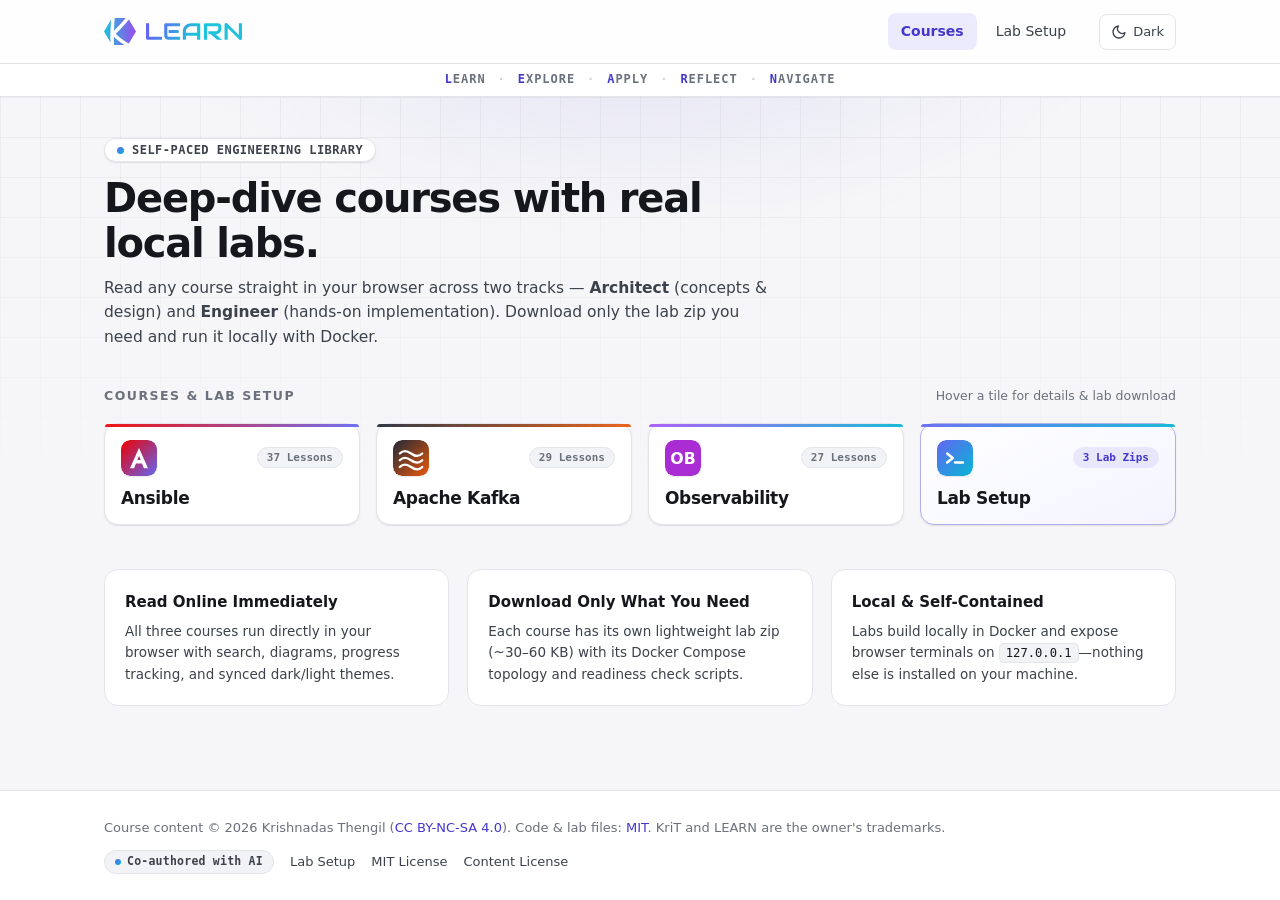
==== commit 2d8bc365: "Add LEARN subtitle bar and compact hover-expandable course tiles" ====
--- a/index.html
+++ b/index.html
@@ -7,7 +7,7 @@
   <meta name="description" content="KriT LEARN — Free, hands-on engineering courses in Ansible, Apache Kafka, and Observability, each with Architect & Engineer tracks and local browser-based Docker labs." />
   <title>KriT LEARN — Engineering Courses &amp; Hands-On Labs</title>
   <link rel="icon" type="image/svg+xml" href="./assets/KriT.svg" />
-  <link rel="stylesheet" href="./assets/portal.css?v=2" />
+  <link rel="stylesheet" href="./assets/portal.css?v=3" />
   <script>(function () {
     var t;
     try { t = JSON.parse(localStorage.getItem('learn-theme')); } catch (e) {}
@@ -34,154 +34,160 @@
     </div>
   </header>
 
+  <div class="sub-header" aria-label="LEARN motto">
+    <div class="container sub-header-inner">
+      <span class="sh-word">Learn</span>
+      <span class="sh-dot" aria-hidden="true">&middot;</span>
+      <span class="sh-word">Explore</span>
+      <span class="sh-dot" aria-hidden="true">&middot;</span>
+      <span class="sh-word">Apply</span>
+      <span class="sh-dot" aria-hidden="true">&middot;</span>
+      <span class="sh-word">Reflect</span>
+      <span class="sh-dot" aria-hidden="true">&middot;</span>
+      <span class="sh-word">Navigate</span>
+    </div>
+  </div>
+
   <main class="page-bg">
     <div class="container">
       <section class="hero">
         <span class="eyebrow"><span class="eyebrow-dot"></span> Self-Paced Engineering Library</span>
         <h1>Deep-dive courses with real local labs.</h1>
         <p class="hero-lead">
-          Read any course straight in your browser across two tracks — <strong>Architect</strong> (concepts &amp; system design)
-          and <strong>Engineer</strong> (hands-on implementation). When you are ready for labs, download only the lab zip you need
-          and run it locally with Docker.
+          Read any course straight in your browser across two tracks — <strong>Architect</strong> (concepts &amp; design)
+          and <strong>Engineer</strong> (hands-on implementation). Download only the lab zip you need and run it locally with Docker.
         </p>
       </section>
 
       <div class="section-head">
         <h2 class="section-title">Courses &amp; Lab Setup</h2>
+        <span class="section-hint">Hover a tile for details &amp; lab download</span>
       </div>
 
       <section class="tile-grid" aria-label="Course catalog and lab setup">
         <!-- Tile 1: Ansible -->
-        <article class="tile" style="--tile-accent: linear-gradient(135deg, #ee0000, #6366f1);">
-          <div class="tile-top">
-            <div class="tile-icon" aria-hidden="true">
-              <svg xmlns="http://www.w3.org/2000/svg" viewBox="0 0 32 32">
-                <defs><linearGradient id="g-ans" x1="0" y1="0" x2="1" y2="1"><stop offset="0" stop-color="#ee0000"/><stop offset="1" stop-color="#6366f1"/></linearGradient></defs>
-                <rect width="32" height="32" rx="8" fill="url(#g-ans)"/>
-                <path d="M16 7 8 25h3.6l1.7-4.2h5.4L20.4 25H24L16 7Zm-1.5 10.8L16 14l1.5 3.8h-3Z" fill="#fff"/>
-              </svg>
-            </div>
-            <span class="tile-badge">Course · 37 Lessons</span>
-          </div>
-          <h2>Ansible</h2>
-          <p class="tile-desc">
-            A complete Ansible course in two tracks: Architect, for how Ansible works and how to design automation content beyond servers,
-            and Engineer, for hands-on playbooks, roles, dynamic inventory, plugins, and collection testing across four managed nodes.
-          </p>
-          <div class="pill-row">
-            <span class="pill">Architect &amp; Engineer</span>
-            <span class="pill">Controller + 4 Rocky 9 Nodes</span>
-            <span class="pill">Lab <code>:28201</code></span>
-          </div>
-          <div class="tile-actions">
-            <a class="btn btn-primary" href="./courses/ansible/">
-              Open Course
-              <svg viewBox="0 0 24 24" fill="none" stroke="currentColor" stroke-width="2" stroke-linecap="round" stroke-linejoin="round"><path d="M5 12h14"/><path d="m12 5 7 7-7 7"/></svg>
-            </a>
-            <a class="btn btn-secondary" href="./downloads/ansible-lab.zip" download>
-              <svg viewBox="0 0 24 24" fill="none" stroke="currentColor" stroke-width="2" stroke-linecap="round" stroke-linejoin="round"><path d="M21 15v4a2 2 0 0 1-2 2H5a2 2 0 0 1-2-2v-4"/><polyline points="7 10 12 15 17 10"/><line x1="12" y1="15" x2="12" y2="3"/></svg>
-              Download Lab (.zip)
-            </a>
+        <article class="tile" tabindex="0" style="--tile-accent: linear-gradient(135deg, #ee0000, #6366f1);">
+          <div class="tile-compact">
+            <div class="tile-top">
+              <div class="tile-icon" aria-hidden="true">
+                <svg xmlns="http://www.w3.org/2000/svg" viewBox="0 0 32 32">
+                  <defs><linearGradient id="g-ans" x1="0" y1="0" x2="1" y2="1"><stop offset="0" stop-color="#ee0000"/><stop offset="1" stop-color="#6366f1"/></linearGradient></defs>
+                  <rect width="32" height="32" rx="8" fill="url(#g-ans)"/>
+                  <path d="M16 7 8 25h3.6l1.7-4.2h5.4L20.4 25H24L16 7Zm-1.5 10.8L16 14l1.5 3.8h-3Z" fill="#fff"/>
+                </svg>
+              </div>
+              <span class="tile-badge">37 Lessons</span>
+            </div>
+            <h2><a class="tile-title-link" href="./courses/ansible/">Ansible</a></h2>
+          </div>
+          <div class="tile-expand">
+            <p class="tile-desc">
+              Architect &amp; Engineer tracks covering playbooks, roles, dynamic inventory, plugins, and testing on a controller + 4 Rocky Linux 9 nodes (<code>:28201</code>).
+            </p>
+            <div class="tile-actions">
+              <a class="btn btn-primary" href="./courses/ansible/">
+                Open Course
+                <svg viewBox="0 0 24 24" fill="none" stroke="currentColor" stroke-width="2" stroke-linecap="round" stroke-linejoin="round"><path d="M5 12h14"/><path d="m12 5 7 7-7 7"/></svg>
+              </a>
+              <a class="btn btn-secondary" href="./downloads/ansible-lab.zip" download>
+                <svg viewBox="0 0 24 24" fill="none" stroke="currentColor" stroke-width="2" stroke-linecap="round" stroke-linejoin="round"><path d="M21 15v4a2 2 0 0 1-2 2H5a2 2 0 0 1-2-2v-4"/><polyline points="7 10 12 15 17 10"/><line x1="12" y1="15" x2="12" y2="3"/></svg>
+                Download Lab (.zip)
+              </a>
+            </div>
           </div>
         </article>
 
         <!-- Tile 2: Apache Kafka -->
-        <article class="tile" style="--tile-accent: linear-gradient(135deg, #1f2937, #ea580c);">
-          <div class="tile-top">
-            <div class="tile-icon" aria-hidden="true">
-              <svg xmlns="http://www.w3.org/2000/svg" viewBox="0 0 32 32">
-                <defs><linearGradient id="g-kfk" x1="0" y1="0" x2="1" y2="1"><stop offset="0" stop-color="#1f2937"/><stop offset="1" stop-color="#ea580c"/></linearGradient></defs>
-                <rect width="32" height="32" rx="8" fill="url(#g-kfk)"/>
-                <path d="M6 12c3-3 6-3 10 0s7 3 10 0M6 18c3-3 6-3 10 0s7 3 10 0M6 24c3-3 6-3 10 0s7 3 10 0" fill="none" stroke="#fff" stroke-width="2" stroke-linecap="round"/>
-              </svg>
-            </div>
-            <span class="tile-badge">Course · 29 Lessons</span>
-          </div>
-          <h2>Apache Kafka</h2>
-          <p class="tile-desc">
-            Event streaming from first principles to production operations: Architect covers log abstractions, partitioning, delivery guarantees,
-            and architecture trade-offs; Engineer runs hands-on labs in a local three-broker KRaft cluster with Kafka Connect.
-          </p>
-          <div class="pill-row">
-            <span class="pill">Architect &amp; Engineer</span>
-            <span class="pill">3-Broker KRaft + Connect</span>
-            <span class="pill">Lab <code>:28202</code></span>
-          </div>
-          <div class="tile-actions">
-            <a class="btn btn-primary" href="./courses/apache-kafka/">
-              Open Course
-              <svg viewBox="0 0 24 24" fill="none" stroke="currentColor" stroke-width="2" stroke-linecap="round" stroke-linejoin="round"><path d="M5 12h14"/><path d="m12 5 7 7-7 7"/></svg>
-            </a>
-            <a class="btn btn-secondary" href="./downloads/apache-kafka-lab.zip" download>
-              <svg viewBox="0 0 24 24" fill="none" stroke="currentColor" stroke-width="2" stroke-linecap="round" stroke-linejoin="round"><path d="M21 15v4a2 2 0 0 1-2 2H5a2 2 0 0 1-2-2v-4"/><polyline points="7 10 12 15 17 10"/><line x1="12" y1="15" x2="12" y2="3"/></svg>
-              Download Lab (.zip)
-            </a>
+        <article class="tile" tabindex="0" style="--tile-accent: linear-gradient(135deg, #1f2937, #ea580c);">
+          <div class="tile-compact">
+            <div class="tile-top">
+              <div class="tile-icon" aria-hidden="true">
+                <svg xmlns="http://www.w3.org/2000/svg" viewBox="0 0 32 32">
+                  <defs><linearGradient id="g-kfk" x1="0" y1="0" x2="1" y2="1"><stop offset="0" stop-color="#1f2937"/><stop offset="1" stop-color="#ea580c"/></linearGradient></defs>
+                  <rect width="32" height="32" rx="8" fill="url(#g-kfk)"/>
+                  <path d="M6 12c3-3 6-3 10 0s7 3 10 0M6 18c3-3 6-3 10 0s7 3 10 0M6 24c3-3 6-3 10 0s7 3 10 0" fill="none" stroke="#fff" stroke-width="2" stroke-linecap="round"/>
+                </svg>
+              </div>
+              <span class="tile-badge">29 Lessons</span>
+            </div>
+            <h2><a class="tile-title-link" href="./courses/apache-kafka/">Apache Kafka</a></h2>
+          </div>
+          <div class="tile-expand">
+            <p class="tile-desc">
+              Event streaming concepts, partitioning, and delivery guarantees plus hands-on labs in a 3-broker KRaft cluster with Kafka Connect (<code>:28202</code>).
+            </p>
+            <div class="tile-actions">
+              <a class="btn btn-primary" href="./courses/apache-kafka/">
+                Open Course
+                <svg viewBox="0 0 24 24" fill="none" stroke="currentColor" stroke-width="2" stroke-linecap="round" stroke-linejoin="round"><path d="M5 12h14"/><path d="m12 5 7 7-7 7"/></svg>
+              </a>
+              <a class="btn btn-secondary" href="./downloads/apache-kafka-lab.zip" download>
+                <svg viewBox="0 0 24 24" fill="none" stroke="currentColor" stroke-width="2" stroke-linecap="round" stroke-linejoin="round"><path d="M21 15v4a2 2 0 0 1-2 2H5a2 2 0 0 1-2-2v-4"/><polyline points="7 10 12 15 17 10"/><line x1="12" y1="15" x2="12" y2="3"/></svg>
+                Download Lab (.zip)
+              </a>
+            </div>
           </div>
         </article>
 
         <!-- Tile 3: Observability -->
-        <article class="tile" style="--tile-accent: linear-gradient(135deg, #a855f7, #06b6d4);">
-          <div class="tile-top">
-            <div class="tile-icon" aria-hidden="true">
-              <svg xmlns="http://www.w3.org/2000/svg" viewBox="0 0 32 32">
-                <rect width="32" height="32" rx="8" fill="hsl(285 65% 50%)"/>
-                <text x="16" y="21.5" font-family="system-ui,sans-serif" font-size="14" font-weight="800" fill="#fff" text-anchor="middle">OB</text>
-              </svg>
-            </div>
-            <span class="tile-badge">Course · 27 Lessons</span>
-          </div>
-          <h2>Observability</h2>
-          <p class="tile-desc">
-            Metrics, logs, traces, SLOs, and alerting end to end: Architect covers telemetry signals and platform design; Engineer works
-            hands-on with Prometheus, PromQL, Alertmanager, Grafana, Loki, Tempo, and OpenTelemetry Collector on a live shop app.
-          </p>
-          <div class="pill-row">
-            <span class="pill">Architect &amp; Engineer</span>
-            <span class="pill">Prometheus · Grafana · Loki · Tempo</span>
-            <span class="pill">Lab <code>:28207</code></span>
-          </div>
-          <div class="tile-actions">
-            <a class="btn btn-primary" href="./courses/observability/">
-              Open Course
-              <svg viewBox="0 0 24 24" fill="none" stroke="currentColor" stroke-width="2" stroke-linecap="round" stroke-linejoin="round"><path d="M5 12h14"/><path d="m12 5 7 7-7 7"/></svg>
-            </a>
-            <a class="btn btn-secondary" href="./downloads/observability-lab.zip" download>
-              <svg viewBox="0 0 24 24" fill="none" stroke="currentColor" stroke-width="2" stroke-linecap="round" stroke-linejoin="round"><path d="M21 15v4a2 2 0 0 1-2 2H5a2 2 0 0 1-2-2v-4"/><polyline points="7 10 12 15 17 10"/><line x1="12" y1="15" x2="12" y2="3"/></svg>
-              Download Lab (.zip)
-            </a>
+        <article class="tile" tabindex="0" style="--tile-accent: linear-gradient(135deg, #a855f7, #06b6d4);">
+          <div class="tile-compact">
+            <div class="tile-top">
+              <div class="tile-icon" aria-hidden="true">
+                <svg xmlns="http://www.w3.org/2000/svg" viewBox="0 0 32 32">
+                  <rect width="32" height="32" rx="8" fill="hsl(285 65% 50%)"/>
+                  <text x="16" y="21.5" font-family="system-ui,sans-serif" font-size="14" font-weight="800" fill="#fff" text-anchor="middle">OB</text>
+                </svg>
+              </div>
+              <span class="tile-badge">27 Lessons</span>
+            </div>
+            <h2><a class="tile-title-link" href="./courses/observability/">Observability</a></h2>
+          </div>
+          <div class="tile-expand">
+            <p class="tile-desc">
+              Metrics, logs, traces, SLOs, and alerting with hands-on Prometheus, Alertmanager, Grafana, Loki, Tempo, and OpenTelemetry Collector (<code>:28207</code>).
+            </p>
+            <div class="tile-actions">
+              <a class="btn btn-primary" href="./courses/observability/">
+                Open Course
+                <svg viewBox="0 0 24 24" fill="none" stroke="currentColor" stroke-width="2" stroke-linecap="round" stroke-linejoin="round"><path d="M5 12h14"/><path d="m12 5 7 7-7 7"/></svg>
+              </a>
+              <a class="btn btn-secondary" href="./downloads/observability-lab.zip" download>
+                <svg viewBox="0 0 24 24" fill="none" stroke="currentColor" stroke-width="2" stroke-linecap="round" stroke-linejoin="round"><path d="M21 15v4a2 2 0 0 1-2 2H5a2 2 0 0 1-2-2v-4"/><polyline points="7 10 12 15 17 10"/><line x1="12" y1="15" x2="12" y2="3"/></svg>
+                Download Lab (.zip)
+              </a>
+            </div>
           </div>
         </article>
 
         <!-- Tile 4: Lab Setup -->
-        <article class="tile tile-setup" style="--tile-accent: linear-gradient(135deg, #6366f1, #06b6d4);">
-          <div class="tile-top">
-            <div class="tile-icon" aria-hidden="true">
-              <svg xmlns="http://www.w3.org/2000/svg" viewBox="0 0 32 32">
-                <defs><linearGradient id="g-lab" x1="0" y1="0" x2="1" y2="1"><stop offset="0" stop-color="#6366f1"/><stop offset="1" stop-color="#06b6d4"/></linearGradient></defs>
-                <rect width="32" height="32" rx="8" fill="url(#g-lab)"/>
-                <path d="M9 12l5 4-5 4M16 20h7" fill="none" stroke="#fff" stroke-width="2.3" stroke-linecap="round" stroke-linejoin="round"/>
-              </svg>
-            </div>
-            <span class="tile-badge">Start Here for Labs</span>
-          </div>
-          <h2>Lab Setup</h2>
-          <p class="tile-desc">
-            Everything you need to download, verify, and run any course's local Docker lab on Linux, macOS, or Windows. Includes
-            individual lab zip downloads, readiness checks (<code>check.sh</code> / <code>check.ps1</code>), port settings, and troubleshooting.
-          </p>
-          <div class="pill-row">
-            <span class="pill">Docker Compose v2</span>
-            <span class="pill">Linux · macOS · Windows</span>
-            <span class="pill">127.0.0.1 Only</span>
-          </div>
-          <div class="tile-actions">
-            <a class="btn btn-primary" href="./lab-setup/">
-              Open Lab Setup Guide
-              <svg viewBox="0 0 24 24" fill="none" stroke="currentColor" stroke-width="2" stroke-linecap="round" stroke-linejoin="round"><path d="M5 12h14"/><path d="m12 5 7 7-7 7"/></svg>
-            </a>
-            <a class="btn btn-secondary" href="./lab-setup/#downloads">
-              All Lab Zips
-            </a>
+        <article class="tile tile-setup" tabindex="0" style="--tile-accent: linear-gradient(135deg, #6366f1, #06b6d4);">
+          <div class="tile-compact">
+            <div class="tile-top">
+              <div class="tile-icon" aria-hidden="true">
+                <svg xmlns="http://www.w3.org/2000/svg" viewBox="0 0 32 32">
+                  <defs><linearGradient id="g-lab" x1="0" y1="0" x2="1" y2="1"><stop offset="0" stop-color="#6366f1"/><stop offset="1" stop-color="#06b6d4"/></linearGradient></defs>
+                  <rect width="32" height="32" rx="8" fill="url(#g-lab)"/>
+                  <path d="M9 12l5 4-5 4M16 20h7" fill="none" stroke="#fff" stroke-width="2.3" stroke-linecap="round" stroke-linejoin="round"/>
+                </svg>
+              </div>
+              <span class="tile-badge">3 Lab Zips</span>
+            </div>
+            <h2><a class="tile-title-link" href="./lab-setup/">Lab Setup</a></h2>
+          </div>
+          <div class="tile-expand">
+            <p class="tile-desc">
+              Step-by-step guide to download, verify (<code>check.sh</code> / <code>check.ps1</code>), and run any course's local Docker lab on Linux, macOS, or Windows.
+            </p>
+            <div class="tile-actions">
+              <a class="btn btn-primary" href="./lab-setup/">
+                Open Lab Setup
+                <svg viewBox="0 0 24 24" fill="none" stroke="currentColor" stroke-width="2" stroke-linecap="round" stroke-linejoin="round"><path d="M5 12h14"/><path d="m12 5 7 7-7 7"/></svg>
+              </a>
+              <a class="btn btn-secondary" href="./lab-setup/#downloads">
+                Download Lab Zips
+              </a>
+            </div>
           </div>
         </article>
       </section>
@@ -217,6 +223,6 @@
     </div>
   </footer>
 
-  <script src="./assets/portal.js"></script>
+  <script src="./assets/portal.js?v=2"></script>
 </body>
 </html>
--- a/assets/portal.css
+++ b/assets/portal.css
@@ -217,9 +217,41 @@
 }
 .theme-btn svg { width: 16px; height: 16px; flex-shrink: 0; }
 
+/* Subtitle Bar Under Header */
+.sub-header {
+  border-bottom: 1px solid var(--border);
+  background: var(--surface);
+  padding: 8px 0;
+}
+
+.sub-header-inner {
+  display: flex;
+  align-items: center;
+  justify-content: center;
+  flex-wrap: wrap;
+  gap: 8px 12px;
+  font: 600 12px/1.3 var(--font-mono);
+  letter-spacing: 0.08em;
+  text-transform: uppercase;
+  color: var(--muted);
+}
+
+.sub-header-inner .sh-word {
+  display: inline-block;
+}
+
+.sub-header-inner .sh-word::first-letter {
+  color: var(--accent);
+}
+
+.sub-header-inner .sh-dot {
+  color: var(--border-strong);
+  user-select: none;
+}
+
 /* Hero */
 .hero {
-  padding: 64px 0 42px;
+  padding: 40px 0 28px;
 }
 
 .eyebrow {
@@ -245,47 +277,53 @@
 }
 
 .hero h1 {
-  margin: 18px 0 14px;
-  font-family: var(--font-display);
-  font-size: clamp(32px, 4.6vw, 48px);
+  margin: 14px 0 10px;
+  font-family: var(--font-display);
+  font-size: clamp(28px, 3.8vw, 40px);
   font-weight: 800;
   line-height: 1.12;
   letter-spacing: -0.03em;
-  max-width: 18ch;
+  max-width: 22ch;
 }
 
 .hero-lead {
   margin: 0;
-  max-width: 66ch;
-  font-size: 16.5px;
-  line-height: 1.65;
-  color: var(--text-2);
-}
-
-/* Tile Grid */
+  max-width: 68ch;
+  font-size: 15.5px;
+  line-height: 1.6;
+  color: var(--text-2);
+}
+
+/* Compact Tile Grid + Hover Expanded Card */
 .section-head {
   display: flex;
   align-items: baseline;
   justify-content: space-between;
   gap: 16px;
-  margin: 12px 0 20px;
+  margin: 8px 0 16px;
 }
 
 .section-title {
   margin: 0;
   font-family: var(--font-display);
-  font-size: 13px;
+  font-size: 12.5px;
   font-weight: 700;
   letter-spacing: 0.12em;
   text-transform: uppercase;
   color: var(--muted);
 }
 
+.section-hint {
+  font-size: 12.5px;
+  color: var(--muted);
+}
+
 .tile-grid {
   display: grid;
-  grid-template-columns: repeat(2, minmax(0, 1fr));
-  gap: 22px;
-  padding-bottom: 56px;
+  grid-template-columns: repeat(4, minmax(0, 1fr));
+  gap: 16px;
+  padding-bottom: 44px;
+  align-items: start;
 }
 
 .tile {
@@ -294,11 +332,10 @@
   flex-direction: column;
   background: var(--surface);
   border: 1px solid var(--border);
-  border-radius: var(--radius-lg);
-  padding: 26px;
+  border-radius: var(--radius);
   box-shadow: var(--shadow-sm);
-  transition: transform 0.22s var(--ease), box-shadow 0.22s var(--ease), border-color 0.22s var(--ease);
-  overflow: hidden;
+  transition: transform 0.2s var(--ease), box-shadow 0.2s var(--ease), border-color 0.2s var(--ease), border-radius 0.15s var(--ease);
+  z-index: 1;
 }
 
 .tile::before {
@@ -306,33 +343,47 @@
   position: absolute;
   inset: 0 0 auto 0;
   height: 3px;
+  border-radius: var(--radius) var(--radius) 0 0;
   background: var(--tile-accent, var(--brand-gradient));
-  opacity: 0.9;
-}
-
-.tile:hover {
-  transform: translateY(-3px);
-  box-shadow: var(--shadow-md);
+  opacity: 0.92;
+  pointer-events: none;
+}
+
+.tile:hover,
+.tile:focus-within,
+.tile.is-expanded {
+  z-index: 30;
+  transform: translateY(-2px);
+  box-shadow: var(--shadow-lg);
   border-color: var(--border-strong);
+  border-bottom-left-radius: 0;
+  border-bottom-right-radius: 0;
 }
 
 .tile-setup {
   background: linear-gradient(155deg, var(--surface) 0%, var(--bg-tint) 100%);
-  border-color: color-mix(in srgb, var(--accent-fill) 32%, var(--border));
+  border-color: color-mix(in srgb, var(--accent-fill) 34%, var(--border));
+}
+
+.tile-compact {
+  padding: 16px 16px 15px;
+  display: flex;
+  flex-direction: column;
+  gap: 12px;
+  cursor: pointer;
 }
 
 .tile-top {
   display: flex;
-  align-items: flex-start;
+  align-items: center;
   justify-content: space-between;
-  gap: 16px;
-  margin-bottom: 16px;
+  gap: 10px;
 }
 
 .tile-icon {
-  width: 46px;
-  height: 46px;
-  border-radius: 12px;
+  width: 36px;
+  height: 36px;
+  border-radius: 9px;
   display: inline-flex;
   align-items: center;
   justify-content: center;
@@ -342,20 +393,20 @@
 }
 
 .tile-icon svg {
-  width: 46px;
-  height: 46px;
+  width: 36px;
+  height: 36px;
   display: block;
 }
 
 .tile-badge {
   display: inline-flex;
   align-items: center;
-  padding: 4px 10px;
+  padding: 3px 9px;
   border-radius: 999px;
   background: var(--surface-2);
   border: 1px solid var(--border);
   color: var(--muted);
-  font: 600 11.5px/1.2 var(--font-mono);
+  font: 600 11px/1.2 var(--font-mono);
   white-space: nowrap;
 }
 
@@ -366,27 +417,81 @@
 }
 
 .tile h2 {
-  margin: 0 0 8px;
-  font-family: var(--font-display);
-  font-size: 22px;
+  margin: 0;
+  font-family: var(--font-display);
+  font-size: 17px;
   font-weight: 750;
   letter-spacing: -0.02em;
-  color: var(--text);
+  line-height: 1.25;
+  color: var(--text);
+}
+
+.tile-title-link {
+  color: inherit;
+  text-decoration: none;
+}
+.tile-title-link:hover {
+  color: var(--accent);
+  text-decoration: none;
+}
+
+/* Expanded Hover Drawer */
+.tile-expand {
+  position: absolute;
+  top: 100%;
+  left: -1px;
+  right: -1px;
+  background: var(--surface);
+  border: 1px solid var(--border-strong);
+  border-top: 1px solid var(--border);
+  border-radius: 0 0 var(--radius) var(--radius);
+  box-shadow: var(--shadow-lg);
+  padding: 13px 16px 16px;
+  opacity: 0;
+  visibility: hidden;
+  transform: translateY(-4px);
+  pointer-events: none;
+  transition: opacity 0.18s var(--ease), transform 0.18s var(--ease), visibility 0.18s;
+}
+
+.tile-setup .tile-expand {
+  background: linear-gradient(180deg, var(--bg-tint) 0%, var(--surface) 100%);
+  border-color: color-mix(in srgb, var(--accent-fill) 34%, var(--border-strong));
+}
+
+.tile:hover .tile-expand,
+.tile:focus-within .tile-expand,
+.tile.is-expanded .tile-expand {
+  opacity: 1;
+  visibility: visible;
+  transform: translateY(0);
+  pointer-events: auto;
 }
 
 .tile-desc {
-  margin: 0 0 18px;
-  color: var(--text-2);
-  font-size: 14.5px;
-  line-height: 1.65;
-  flex: 1;
+  margin: 0 0 13px;
+  color: var(--text-2);
+  font-size: 13px;
+  line-height: 1.55;
+}
+
+.tile-actions {
+  display: flex;
+  flex-direction: column;
+  gap: 8px;
+}
+
+.tile-actions .btn {
+  width: 100%;
+  padding: 8px 12px;
+  font-size: 13px;
 }
 
 .pill-row {
   display: flex;
   flex-wrap: wrap;
   gap: 8px;
-  margin-bottom: 22px;
+  margin-bottom: 18px;
 }
 
 .pill {
@@ -405,15 +510,6 @@
   font-family: var(--font-mono);
   font-size: 12px;
   color: var(--text);
-}
-
-.tile-actions {
-  display: flex;
-  flex-wrap: wrap;
-  align-items: center;
-  gap: 10px;
-  padding-top: 16px;
-  border-top: 1px solid var(--border);
 }
 
 /* Buttons */
@@ -845,8 +941,10 @@
 }
 
 /* Responsive */
-@media (max-width: 900px) {
-  .tile-grid,
+@media (max-width: 980px) {
+  .tile-grid {
+    grid-template-columns: repeat(2, minmax(0, 1fr));
+  }
   .download-grid,
   .info-strip,
   .req-grid,
@@ -858,9 +956,32 @@
 @media (max-width: 600px) {
   .topbar-inner { padding: 0 16px; gap: 10px; }
   .container { padding: 0 16px; }
-  .hero { padding: 40px 0 28px; }
-  .tile { padding: 20px; }
+  .hero { padding: 28px 0 20px; }
+  .tile-grid { grid-template-columns: 1fr; }
+  .tile-expand {
+    position: static;
+    display: none;
+    border: none;
+    border-top: 1px solid var(--border);
+    box-shadow: none;
+    opacity: 1;
+    visibility: visible;
+    transform: none;
+    pointer-events: auto;
+  }
+  .tile:hover .tile-expand,
+  .tile:focus-within .tile-expand,
+  .tile.is-expanded .tile-expand {
+    display: block;
+  }
+  .tile:hover,
+  .tile:focus-within,
+  .tile.is-expanded {
+    border-bottom-left-radius: var(--radius);
+    border-bottom-right-radius: var(--radius);
+  }
   .step { grid-template-columns: 1fr; gap: 10px; }
   .nav-link { padding: 6px 9px; font-size: 13px; }
   .theme-label { display: none; }
-}
+  .section-hint { display: none; }
+}
